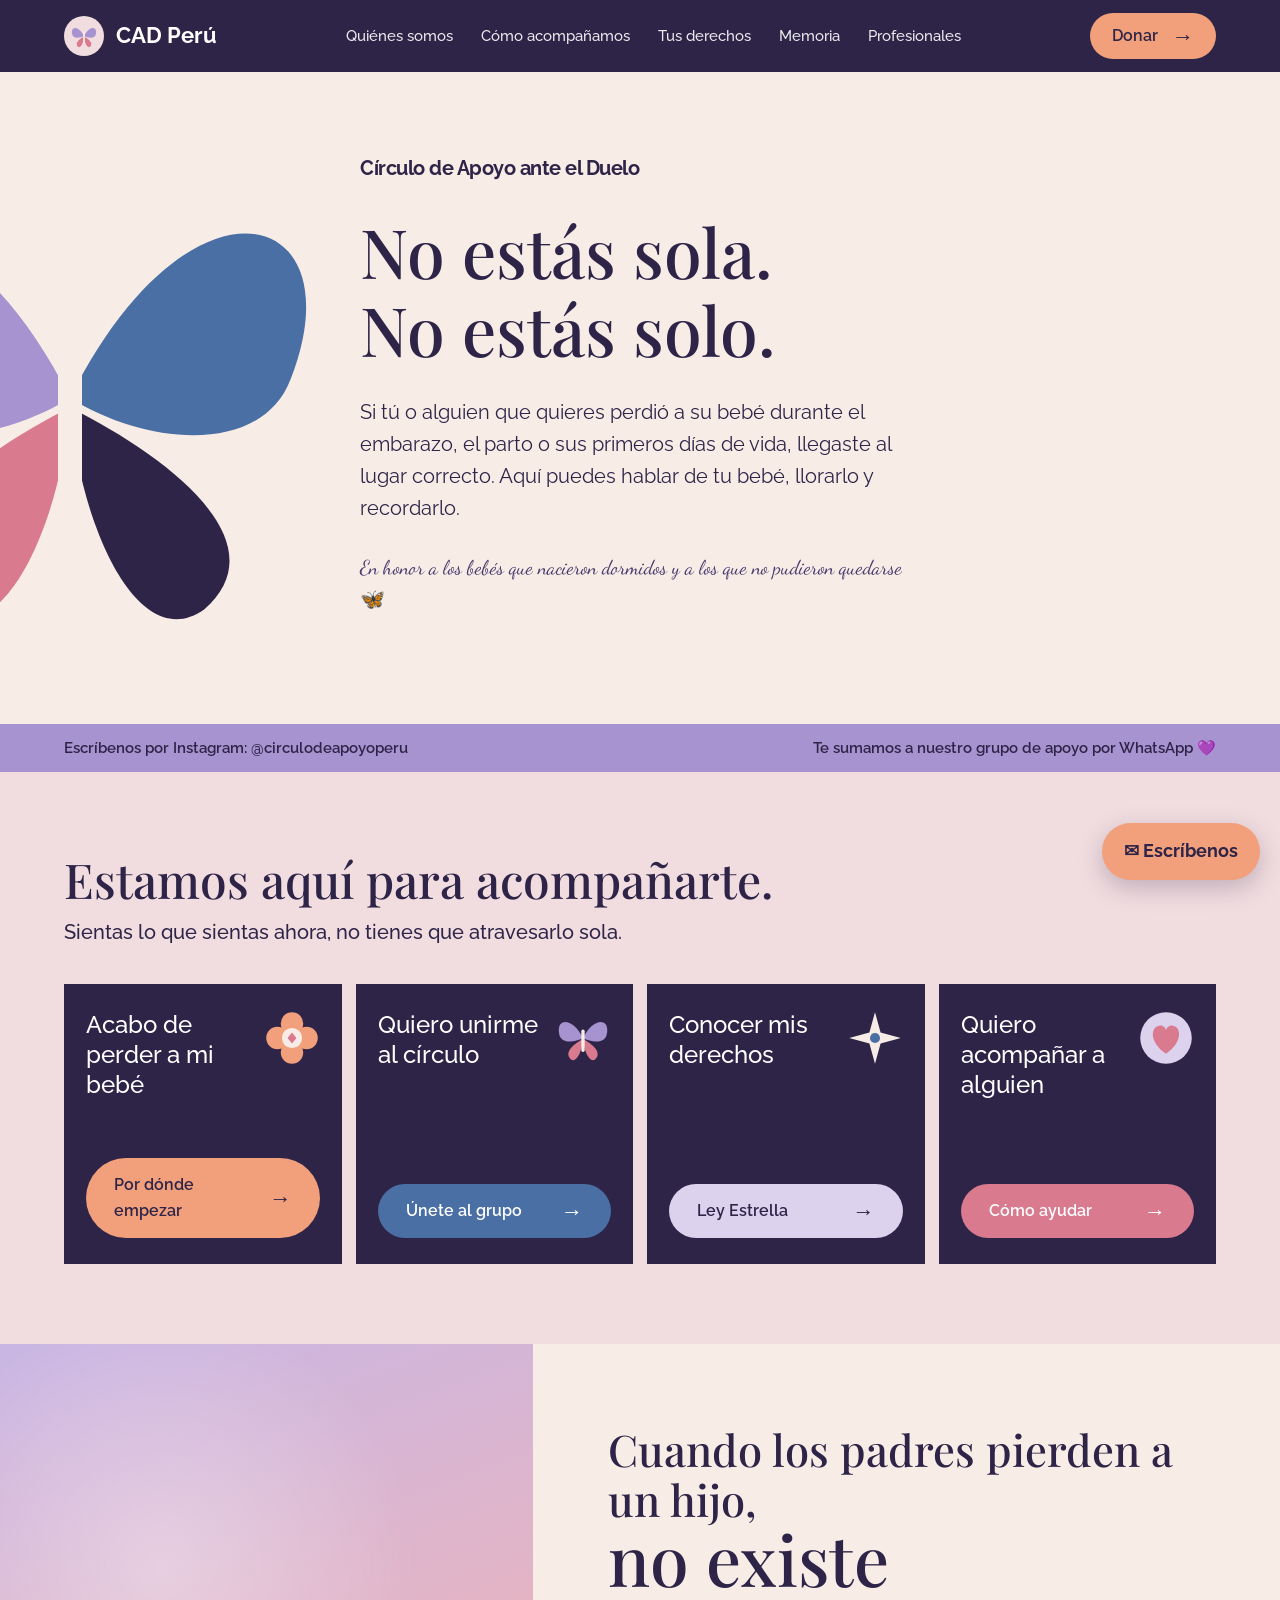
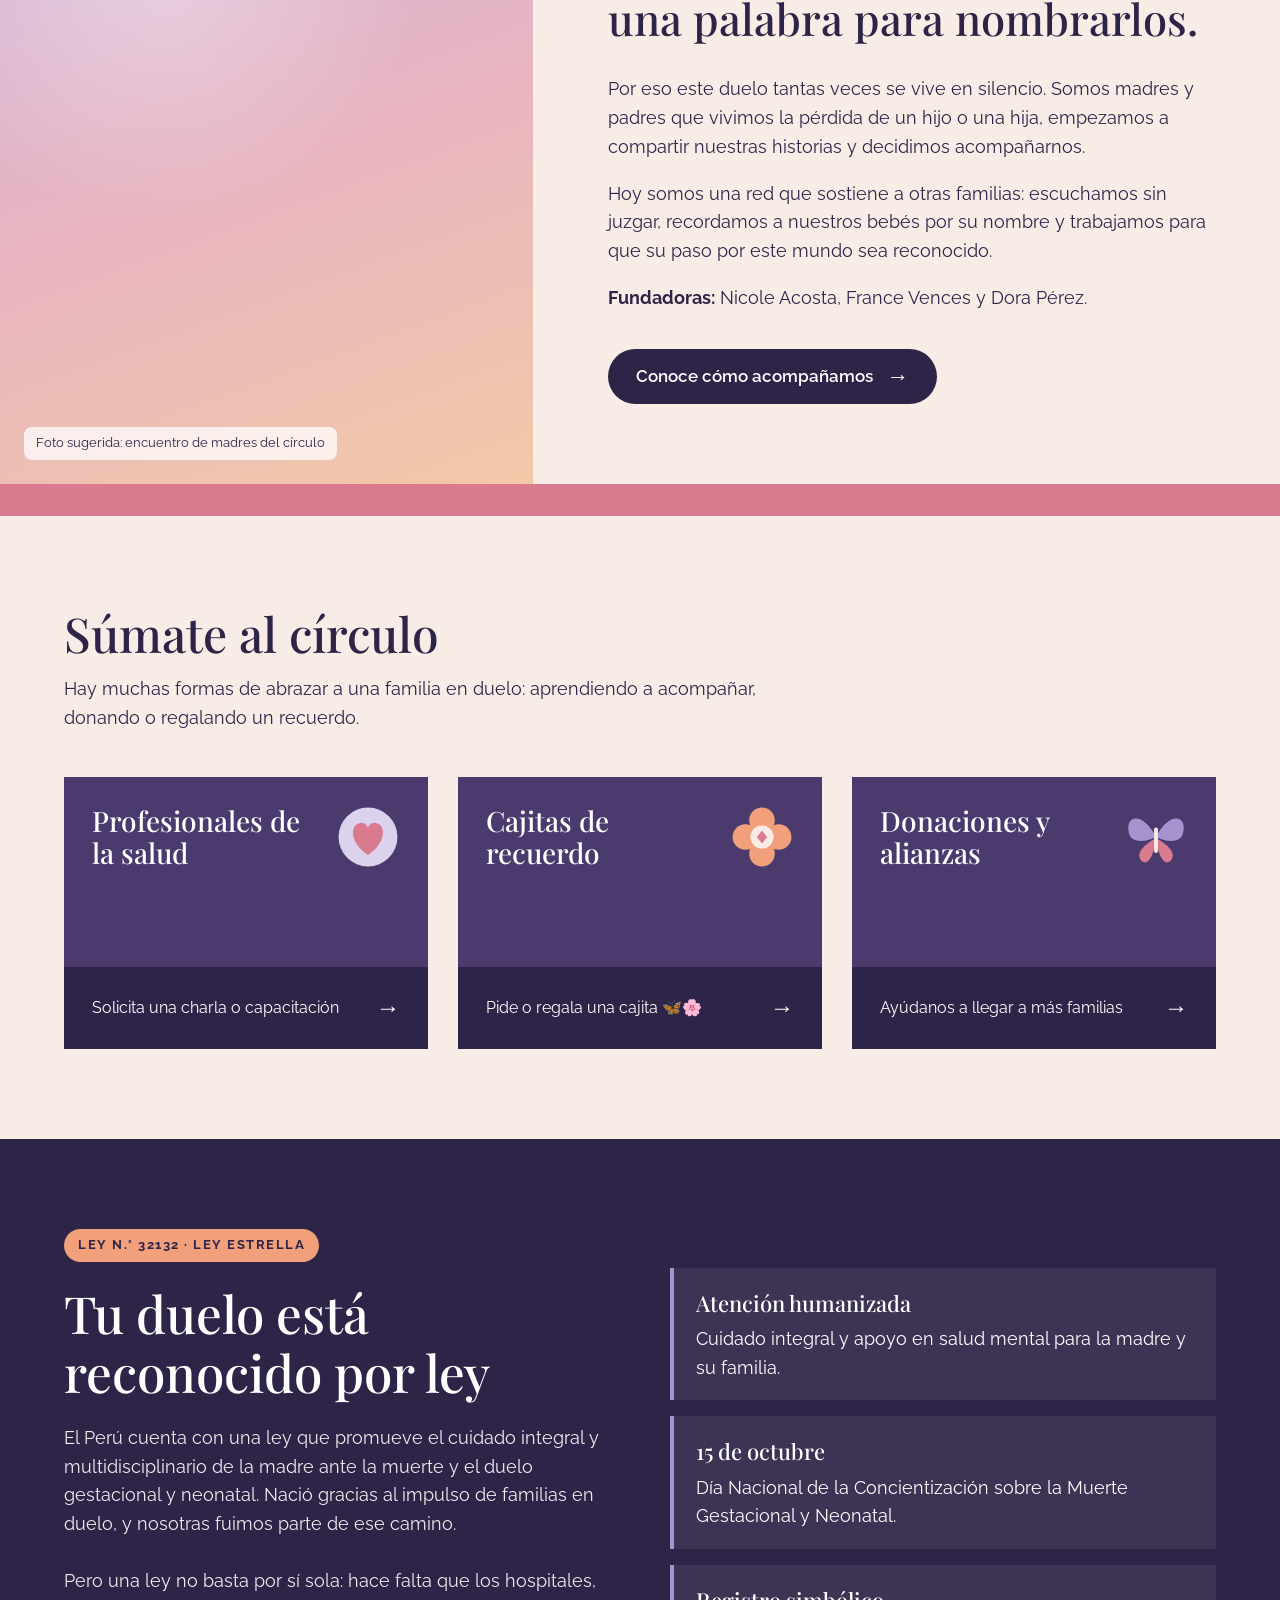
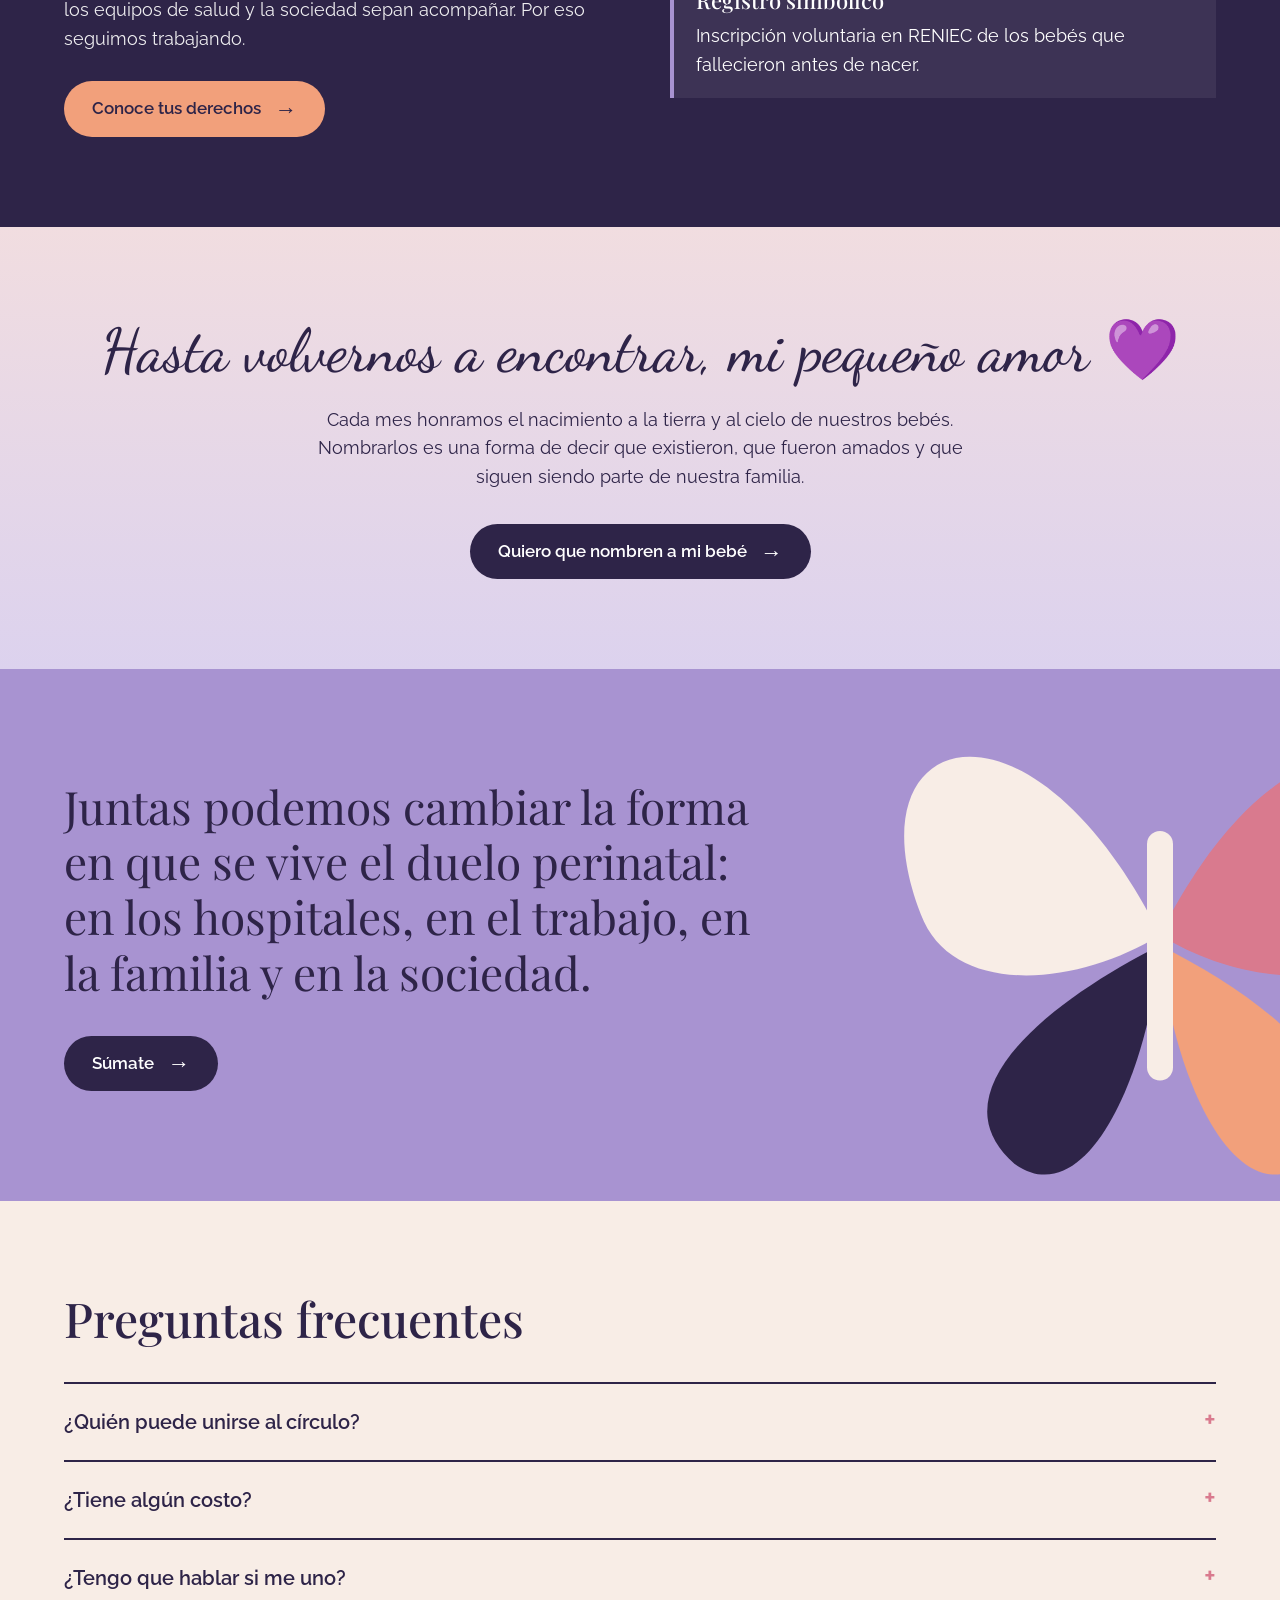
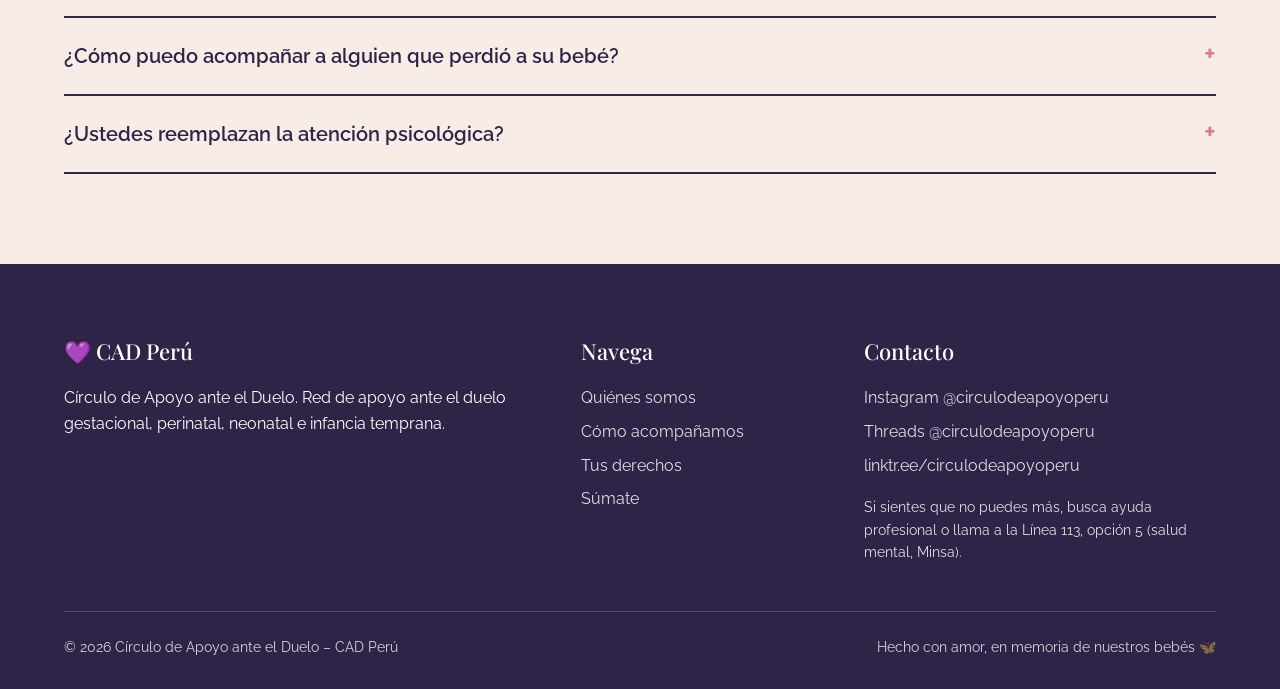
==== public/assets/aistudio/cad-peru-web_a26004a8.html @ 0d791775 "feat: initialize CAD Perú web application Set up the project structure with React, TypeScript, and T" ====
<!DOCTYPE html>
<html lang="es">
<head>
<meta charset="UTF-8">
<meta name="viewport" content="width=device-width, initial-scale=1.0">
<title>CAD Perú | Círculo de Apoyo ante el Duelo Gestacional, Perinatal y Neonatal</title>
<meta name="description" content="Somos una red de familias que acompaña a madres y padres tras la pérdida de un bebé durante el embarazo, el parto o los primeros días de vida. No estás sola, no estás solo.">
<link rel="preconnect" href="https://fonts.googleapis.com">
<link rel="preconnect" href="https://fonts.gstatic.com" crossorigin>
<link href="https://fonts.googleapis.com/css2?family=Playfair+Display:wght@400;500;600&family=Raleway:wght@400;500;600;700&family=Dancing+Script:wght@500&display=swap" rel="stylesheet">
<style>
  :root{
    --morado:#2E2448;      /* fondo oscuro (header, tarjetas, footer) */
    --morado-2:#4A3A6E;
    --crema:#F8EDE6;       /* fondo cálido */
    --rosa:#F1DDE0;        /* fondo de sección */
    --lila:#A893D1;        /* acento */
    --lila-claro:#DCD2EE;
    --coral:#D97A8E;       /* franja y acento */
    --durazno:#F2A07B;     /* botón principal */
    --azul:#4A6FA5;        /* acento acuarela */
    --texto:#2E2448;
    --radio:999px;
  }
  *{box-sizing:border-box;margin:0;padding:0}
  html{scroll-behavior:smooth}
  body{font-family:'Raleway',sans-serif;color:var(--texto);background:var(--crema);font-size:18px;line-height:1.6}
  img,svg{display:block;max-width:100%}
  a{color:inherit}
  h1,h2,h3{font-family:'Playfair Display',serif;font-weight:500;line-height:1.15}
  .wrap{max-width:1200px;margin:0 auto;padding:0 24px}
  .script{font-family:'Dancing Script',cursive}

  /* Botones tipo píldora con flecha */
  .btn{display:inline-flex;align-items:center;gap:14px;padding:14px 28px;border-radius:var(--radio);
       font-weight:600;font-size:17px;text-decoration:none;border:0;cursor:pointer;transition:transform .2s, filter .2s}
  .btn:hover{transform:translateY(-2px);filter:brightness(1.05)}
  .btn::after{content:"→";font-size:22px;line-height:1}
  .btn-durazno{background:var(--durazno);color:var(--morado)}
  .btn-morado{background:var(--morado);color:#fff}
  .btn-lila{background:var(--lila-claro);color:var(--morado)}
  .btn-coral{background:var(--coral);color:#fff}
  .btn-azul{background:var(--azul);color:#fff}
  .btn-borde{background:transparent;color:#fff;box-shadow:inset 0 0 0 2px #fff}

  /* HEADER */
  header{position:sticky;top:0;z-index:50;background:var(--morado);color:#fff}
  .nav{display:flex;align-items:center;justify-content:space-between;height:72px}
  .logo{display:flex;align-items:center;gap:12px;text-decoration:none;font-weight:700;font-size:22px}
  .logo-icon{width:40px;height:40px;border-radius:50%;background:var(--rosa);display:grid;place-items:center}
  .menu{display:flex;gap:28px;list-style:none;font-size:15px;font-weight:500}
  .menu a{text-decoration:none;opacity:.9}
  .menu a:hover{opacity:1;text-decoration:underline;text-underline-offset:6px}
  .nav-right{display:flex;align-items:center;gap:18px}
  .nav-right .btn{padding:10px 22px;font-size:16px}
  .hamb{display:none;background:none;border:0;color:#fff;font-size:28px;cursor:pointer}

  /* HERO */
  .hero{position:relative;overflow:hidden;background:var(--crema);min-height:560px;display:flex;align-items:center}
  .hero-flor{position:absolute;left:-170px;top:50%;transform:translateY(-50%);width:480px;height:480px}
  .hero-txt{margin-left:auto;max-width:640px;padding:80px 0}
  .hero-marca{font-family:'Raleway',sans-serif;font-weight:700;font-size:34px;letter-spacing:-.5px;margin-bottom:36px}
  .hero h1{font-size:clamp(42px,6vw,68px);margin-bottom:28px}
  .hero p{font-size:20px;max-width:560px;margin-bottom:28px}
  .hero-pie{font-size:26px;color:var(--morado-2)}

  /* FRANJA DE CONTACTO */
  .franja-contacto{background:var(--lila);color:var(--morado);font-size:15px;font-weight:600}
  .franja-contacto .wrap{display:flex;justify-content:space-between;flex-wrap:wrap;gap:8px;padding-top:12px;padding-bottom:12px}

  /* TARJETAS DE AYUDA */
  .ayuda{background:var(--rosa);padding:80px 0}
  .ayuda-intro{font-size:20px;font-weight:500;margin-bottom:36px}
  .ayuda h2{font-size:clamp(34px,4vw,48px);margin-bottom:8px}
  .grid-4{display:grid;grid-template-columns:repeat(4,1fr);gap:14px}
  .card{background:var(--morado);color:#fff;padding:26px 22px;min-height:280px;display:flex;flex-direction:column;justify-content:space-between}
  .card-top{display:flex;justify-content:space-between;gap:12px}
  .card h3{font-family:'Raleway',sans-serif;font-weight:500;font-size:24px;line-height:1.25}
  .card svg{flex:0 0 56px;width:56px;height:56px}
  .card .btn{justify-content:space-between;width:100%;margin-top:28px;font-size:16px}

  /* BLOQUE DIVIDIDO */
  .dividido{display:grid;grid-template-columns:5fr 7fr;background:var(--crema)}
  .dividido-img{min-height:520px;background:
      radial-gradient(circle at 30% 30%, rgba(255,255,255,.35), transparent 40%),
      linear-gradient(160deg,#C9B6E4 0%,#E8B4C0 55%,#F2C9A8 100%);
      position:relative;display:flex;align-items:flex-end;padding:24px}
  .dividido-img small{background:rgba(255,255,255,.75);padding:6px 12px;border-radius:8px;font-size:13px}
  .dividido-txt{padding:80px 8% 80px 10%;display:flex;flex-direction:column;justify-content:center}
  .dividido-txt h2{font-size:clamp(30px,3.4vw,44px);margin-bottom:32px}
  .dividido-txt h2 .grande{font-size:1.6em;display:block;line-height:1}
  .dividido-txt p{margin-bottom:18px}
  .dividido-txt .btn{align-self:flex-start;margin-top:18px}

  .franja-coral{height:32px;background:var(--coral)}

  /* SÚMATE */
  .sumate{padding:90px 0}
  .sumate h2{font-size:clamp(34px,4vw,48px);margin-bottom:14px}
  .sumate > .wrap > p{max-width:720px;margin-bottom:44px}
  .grid-3{display:grid;grid-template-columns:repeat(3,1fr);gap:30px}
  .tile{text-decoration:none;display:flex;flex-direction:column}
  .tile-top{background:var(--morado-2);color:#fff;padding:28px;min-height:190px;display:flex;justify-content:space-between;gap:12px}
  .tile-top h3{font-size:28px}
  .tile-top svg{width:64px;height:64px;flex:0 0 64px}
  .tile-bottom{background:var(--morado);color:#fff;padding:22px 28px;display:flex;justify-content:space-between;align-items:center;font-size:16px}
  .tile-bottom::after{content:"→";font-size:24px}
  .tile:hover .tile-top{background:var(--azul)}

  /* LEY ESTRELLA */
  .ley{background:var(--morado);color:#fff;padding:90px 0;position:relative;overflow:hidden}
  .ley .wrap{display:grid;grid-template-columns:1fr 1fr;gap:60px;align-items:center}
  .etiqueta{display:inline-block;background:var(--durazno);color:var(--morado);font-weight:700;font-size:13px;
            letter-spacing:1.5px;text-transform:uppercase;padding:6px 14px;border-radius:var(--radio);margin-bottom:22px}
  .ley h2{font-size:clamp(34px,4vw,52px);margin-bottom:22px}
  .ley p{margin-bottom:28px;opacity:.92}
  .ley-puntos{list-style:none;display:grid;gap:16px}
  .ley-puntos li{background:rgba(255,255,255,.07);border-left:4px solid var(--lila);padding:18px 22px}
  .ley-puntos strong{display:block;font-family:'Playfair Display',serif;font-size:22px;font-weight:500;margin-bottom:4px}

  /* MEMORIA */
  .memoria{background:linear-gradient(180deg,var(--rosa),var(--lila-claro));padding:90px 0;text-align:center}
  .memoria h2{font-family:'Dancing Script',cursive;font-size:clamp(40px,5vw,60px);margin-bottom:20px}
  .memoria p{max-width:680px;margin:0 auto 32px}

  /* CITA GRANDE */
  .cita{background:var(--lila);position:relative;overflow:hidden;padding:110px 0}
  .cita blockquote{font-family:'Playfair Display',serif;font-size:clamp(30px,3.6vw,46px);line-height:1.2;max-width:720px;position:relative;z-index:2}
  .cita .btn{margin-top:36px;position:relative;z-index:2}
  .cita-flor{position:absolute;right:-140px;top:50%;transform:translateY(-50%);width:520px;height:520px;z-index:1}

  /* PREGUNTAS */
  .faq{padding:90px 0;background:var(--crema)}
  .faq h2{font-size:clamp(34px,4vw,48px);margin-bottom:36px}
  details{border-top:2px solid var(--morado);padding:22px 0}
  details:last-of-type{border-bottom:2px solid var(--morado)}
  summary{cursor:pointer;font-weight:600;font-size:20px;list-style:none;display:flex;justify-content:space-between;gap:16px}
  summary::-webkit-details-marker{display:none}
  summary::after{content:"+";font-size:28px;line-height:1;color:var(--coral)}
  details[open] summary::after{content:"–"}
  details p{margin-top:14px;max-width:820px}

  /* FOOTER */
  footer{background:var(--morado);color:#fff;padding:70px 0 30px;font-size:16px}
  .foot-grid{display:grid;grid-template-columns:2fr 1fr 1.5fr;gap:48px;margin-bottom:48px}
  footer h4{font-family:'Playfair Display',serif;font-weight:500;font-size:22px;margin-bottom:16px}
  footer ul{list-style:none;display:grid;gap:8px}
  footer a{text-decoration:none;opacity:.85}
  footer a:hover{opacity:1;text-decoration:underline}
  .foot-legal{border-top:1px solid rgba(255,255,255,.2);padding-top:24px;font-size:14px;opacity:.8;display:flex;justify-content:space-between;flex-wrap:wrap;gap:12px}

  /* BOTÓN FLOTANTE */
  .flotante{position:fixed;right:20px;bottom:20px;z-index:60;background:var(--durazno);color:var(--morado);
            padding:14px 22px;border-radius:var(--radio);font-weight:700;text-decoration:none;box-shadow:0 8px 24px rgba(46,36,72,.25);display:flex;gap:10px;align-items:center}

  /* RESPONSIVE */
  @media (max-width:1000px){
    .menu{display:none}
    .hamb{display:block}
    .grid-4{grid-template-columns:repeat(2,1fr)}
    .grid-3{grid-template-columns:1fr}
    .ley .wrap{grid-template-columns:1fr}
    .foot-grid{grid-template-columns:1fr 1fr}
  }
  @media (max-width:700px){
    body{font-size:17px}
    .hero{min-height:auto}
    .hero-flor{width:300px;height:300px;left:auto;right:-110px;top:40px;transform:none;opacity:.35}
    .hero-txt{padding:56px 0}
    .hero-marca{font-size:26px}
    .grid-4{grid-template-columns:1fr}
    .card{min-height:220px}
    .dividido{grid-template-columns:1fr}
    .dividido-img{min-height:260px}
    .dividido-txt{padding:56px 24px}
    .cita-flor{opacity:.3}
    .foot-grid{grid-template-columns:1fr}
    .nav-right .btn{display:none}
    .flotante{left:20px;justify-content:center}
  }
</style>
</head>
<body>

<!-- Símbolos SVG reutilizables: mariposa, estrella, corazón, flor -->
<svg width="0" height="0" style="position:absolute" aria-hidden="true">
  <defs>
    <symbol id="mariposa" viewBox="0 0 100 100">
      <path d="M50 50 C30 10, 0 15, 8 45 C12 60, 35 58, 50 50Z" fill="#A893D1"/>
      <path d="M50 50 C70 10, 100 15, 92 45 C88 60, 65 58, 50 50Z" fill="#A893D1"/>
      <path d="M50 52 C35 60, 15 75, 28 88 C38 96, 48 75, 50 52Z" fill="#D97A8E"/>
      <path d="M50 52 C65 60, 85 75, 72 88 C62 96, 52 75, 50 52Z" fill="#D97A8E"/>
      <rect x="47" y="35" width="6" height="40" rx="3" fill="#F8EDE6"/>
    </symbol>
    <symbol id="estrella" viewBox="0 0 100 100">
      <path d="M50 4 L60 40 L96 50 L60 60 L50 96 L40 60 L4 50 L40 40Z" fill="#F8EDE6"/>
      <circle cx="50" cy="50" r="9" fill="#4A6FA5"/>
    </symbol>
    <symbol id="corazon" viewBox="0 0 100 100">
      <circle cx="50" cy="50" r="46" fill="#DCD2EE"/>
      <path d="M50 78 C20 58, 22 30, 38 28 C45 27, 49 32, 50 36 C51 32, 55 27, 62 28 C78 30, 80 58, 50 78Z" fill="#D97A8E"/>
    </symbol>
    <symbol id="flor" viewBox="0 0 100 100">
      <g fill="#F2A07B">
        <circle cx="50" cy="24" r="20"/><circle cx="76" cy="50" r="20"/>
        <circle cx="50" cy="76" r="20"/><circle cx="24" cy="50" r="20"/>
      </g>
      <circle cx="50" cy="50" r="18" fill="#F8EDE6"/>
      <path d="M50 40 L58 50 L50 60 L42 50Z" fill="#D97A8E"/>
    </symbol>
  </defs>
</svg>

<!-- ============ HEADER ============ -->
<header>
  <div class="wrap nav">
    <a href="#" class="logo" aria-label="CAD Perú, inicio">
      <span class="logo-icon"><svg width="28" height="28"><use href="#mariposa"/></svg></span>
      CAD Perú
    </a>
    <ul class="menu">
      <li><a href="#quienes">Quiénes somos</a></li>
      <li><a href="#acompanamos">Cómo acompañamos</a></li>
      <li><a href="#derechos">Tus derechos</a></li>
      <li><a href="#memoria">Memoria</a></li>
      <li><a href="#sumate">Profesionales</a></li>
    </ul>
    <div class="nav-right">
      <a href="#sumate" class="btn btn-durazno">Donar</a>
      <button class="hamb" aria-label="Abrir menú">☰</button>
    </div>
  </div>
</header>

<!-- ============ HERO ============ -->
<section class="hero">
  <!-- Ilustración geométrica: mariposa grande -->
  <svg class="hero-flor" viewBox="0 0 100 100" aria-hidden="true">
    <path d="M50 50 C25 0, -10 10, 4 46 C10 62, 34 60, 50 50Z" fill="#A893D1"/>
    <path d="M50 50 C75 0, 110 10, 96 46 C90 62, 66 60, 50 50Z" fill="#4A6FA5"/>
    <path d="M50 52 C30 62, 6 80, 22 94 C36 104, 48 76, 50 52Z" fill="#D97A8E"/>
    <path d="M50 52 C70 62, 94 80, 78 94 C64 104, 52 76, 50 52Z" fill="#2E2448"/>
    <rect x="47.5" y="30" width="5" height="48" rx="2.5" fill="#F8EDE6"/>
  </svg>

  <div class="wrap">
    <div class="hero-txt">
      <p class="hero-marca">Círculo de Apoyo ante el Duelo</p>
      <h1>No estás sola.<br>No estás solo.</h1>
      <p>Si tú o alguien que quieres perdió a su bebé durante el embarazo, el parto o sus primeros días de vida, llegaste al lugar correcto. Aquí puedes hablar de tu bebé, llorarlo y recordarlo.</p>
      <p class="hero-pie script">En honor a los bebés que nacieron dormidos y a los que no pudieron quedarse 🦋</p>
    </div>
  </div>
</section>

<!-- ============ FRANJA DE CONTACTO ============ -->
<div class="franja-contacto">
  <div class="wrap">
    <span>Escríbenos por Instagram: @circulodeapoyoperu</span>
    <span>Te sumamos a nuestro grupo de apoyo por WhatsApp 💜</span>
  </div>
</div>

<!-- ============ TARJETAS: ¿QUÉ NECESITAS? ============ -->
<section class="ayuda" id="acompanamos">
  <div class="wrap">
    <h2>Estamos aquí para acompañarte.</h2>
    <p class="ayuda-intro">Sientas lo que sientas ahora, no tienes que atravesarlo sola.</p>

    <div class="grid-4">
      <article class="card">
        <div class="card-top">
          <h3>Acabo de perder a mi bebé</h3>
          <svg aria-hidden="true"><use href="#flor"/></svg>
        </div>
        <a href="#preguntas" class="btn btn-durazno">Por dónde empezar</a>
      </article>

      <article class="card">
        <div class="card-top">
          <h3>Quiero unirme al círculo</h3>
          <svg aria-hidden="true"><use href="#mariposa"/></svg>
        </div>
        <a href="https://www.instagram.com/circulodeapoyoperu/" class="btn btn-azul">Únete al grupo</a>
      </article>

      <article class="card">
        <div class="card-top">
          <h3>Conocer mis derechos</h3>
          <svg aria-hidden="true"><use href="#estrella"/></svg>
        </div>
        <a href="#derechos" class="btn btn-lila">Ley Estrella</a>
      </article>

      <article class="card">
        <div class="card-top">
          <h3>Quiero acompañar a alguien</h3>
          <svg aria-hidden="true"><use href="#corazon"/></svg>
        </div>
        <a href="#preguntas" class="btn btn-coral">Cómo ayudar</a>
      </article>
    </div>
  </div>
</section>

<!-- ============ BLOQUE DIVIDIDO: QUIÉNES SOMOS ============ -->
<section class="dividido" id="quienes">
  <div class="dividido-img" role="img" aria-label="Espacio para una foto de un encuentro del círculo">
    <small>Foto sugerida: encuentro de madres del círculo</small>
  </div>
  <div class="dividido-txt">
    <h2>Cuando los padres pierden a un hijo,
      <span class="grande">no existe</span>
      una palabra para nombrarlos.</h2>
    <p>Por eso este duelo tantas veces se vive en silencio. Somos madres y padres que vivimos la pérdida de un hijo o una hija, empezamos a compartir nuestras historias y decidimos acompañarnos.</p>
    <p>Hoy somos una red que sostiene a otras familias: escuchamos sin juzgar, recordamos a nuestros bebés por su nombre y trabajamos para que su paso por este mundo sea reconocido.</p>
    <p><strong>Fundadoras:</strong> Nicole Acosta, France Vences y Dora Pérez.</p>
    <a href="#acompanamos" class="btn btn-morado">Conoce cómo acompañamos</a>
  </div>
</section>

<div class="franja-coral" aria-hidden="true"></div>

<!-- ============ SÚMATE ============ -->
<section class="sumate" id="sumate">
  <div class="wrap">
    <h2>Súmate al círculo</h2>
    <p>Hay muchas formas de abrazar a una familia en duelo: aprendiendo a acompañar, donando o regalando un recuerdo.</p>

    <div class="grid-3">
      <a href="#" class="tile">
        <div class="tile-top">
          <h3>Profesionales de la salud</h3>
          <svg aria-hidden="true"><use href="#corazon"/></svg>
        </div>
        <div class="tile-bottom">Solicita una charla o capacitación</div>
      </a>
      <a href="#" class="tile">
        <div class="tile-top">
          <h3>Cajitas de recuerdo</h3>
          <svg aria-hidden="true"><use href="#flor"/></svg>
        </div>
        <div class="tile-bottom">Pide o regala una cajita 🦋🌸</div>
      </a>
      <a href="#" class="tile">
        <div class="tile-top">
          <h3>Donaciones y alianzas</h3>
          <svg aria-hidden="true"><use href="#mariposa"/></svg>
        </div>
        <div class="tile-bottom">Ayúdanos a llegar a más familias</div>
      </a>
    </div>
  </div>
</section>

<!-- ============ LEY ESTRELLA ============ -->
<section class="ley" id="derechos">
  <div class="wrap">
    <div>
      <span class="etiqueta">Ley N.° 32132 · Ley Estrella</span>
      <h2>Tu duelo está reconocido por ley</h2>
      <p>El Perú cuenta con una ley que promueve el cuidado integral y multidisciplinario de la madre ante la muerte y el duelo gestacional y neonatal. Nació gracias al impulso de familias en duelo, y nosotras fuimos parte de ese camino.</p>
      <p>Pero una ley no basta por sí sola: hace falta que los hospitales, los equipos de salud y la sociedad sepan acompañar. Por eso seguimos trabajando.</p>
      <a href="#" class="btn btn-durazno">Conoce tus derechos</a>
    </div>
    <ul class="ley-puntos">
      <li><strong>Atención humanizada</strong>Cuidado integral y apoyo en salud mental para la madre y su familia.</li>
      <li><strong>15 de octubre</strong>Día Nacional de la Concientización sobre la Muerte Gestacional y Neonatal.</li>
      <li><strong>Registro simbólico</strong>Inscripción voluntaria en RENIEC de los bebés que fallecieron antes de nacer.</li>
    </ul>
  </div>
</section>

<!-- ============ MEMORIA ============ -->
<section class="memoria" id="memoria">
  <div class="wrap">
    <h2>Hasta volvernos a encontrar, mi pequeño amor 💜</h2>
    <p>Cada mes honramos el nacimiento a la tierra y al cielo de nuestros bebés. Nombrarlos es una forma de decir que existieron, que fueron amados y que siguen siendo parte de nuestra familia.</p>
    <a href="https://www.instagram.com/circulodeapoyoperu/" class="btn btn-morado">Quiero que nombren a mi bebé</a>
  </div>
</section>

<!-- ============ CITA GRANDE ============ -->
<section class="cita">
  <svg class="cita-flor" viewBox="0 0 100 100" aria-hidden="true">
    <path d="M50 50 C25 0, -10 10, 4 46 C10 62, 34 60, 50 50Z" fill="#F8EDE6"/>
    <path d="M50 50 C75 0, 110 10, 96 46 C90 62, 66 60, 50 50Z" fill="#D97A8E"/>
    <path d="M50 52 C30 62, 6 80, 22 94 C36 104, 48 76, 50 52Z" fill="#2E2448"/>
    <path d="M50 52 C70 62, 94 80, 78 94 C64 104, 52 76, 50 52Z" fill="#F2A07B"/>
    <rect x="47.5" y="30" width="5" height="48" rx="2.5" fill="#F8EDE6"/>
  </svg>
  <div class="wrap">
    <blockquote>Juntas podemos cambiar la forma en que se vive el duelo perinatal: en los hospitales, en el trabajo, en la familia y en la sociedad.</blockquote>
    <a href="#sumate" class="btn btn-morado">Súmate</a>
  </div>
</section>

<!-- ============ PREGUNTAS FRECUENTES ============ -->
<section class="faq" id="preguntas">
  <div class="wrap">
    <h2>Preguntas frecuentes</h2>
    <details>
      <summary>¿Quién puede unirse al círculo?</summary>
      <p>Madres, padres y familiares que hayan perdido a un bebé durante el embarazo, el parto, los primeros días de vida o la infancia temprana, sin importar cuánto tiempo haya pasado.</p>
    </details>
    <details>
      <summary>¿Tiene algún costo?</summary>
      <p>Unirse al grupo de apoyo es gratuito.</p>
    </details>
    <details>
      <summary>¿Tengo que hablar si me uno?</summary>
      <p>No. Puedes leer y acompañar en silencio hasta que te sientas lista o listo.</p>
    </details>
    <details>
      <summary>¿Cómo puedo acompañar a alguien que perdió a su bebé?</summary>
      <p>Nombra a su bebé, pregúntale cómo está y escucha sin intentar arreglar su dolor. Evita frases como “ya tendrás otro”. Tu presencia vale más que cualquier consejo.</p>
    </details>
    <details>
      <summary>¿Ustedes reemplazan la atención psicológica?</summary>
      <p>No. Somos acompañamiento entre pares. Si lo necesitas, te orientamos para buscar apoyo profesional.</p>
    </details>
  </div>
</section>

<!-- ============ FOOTER ============ -->
<footer>
  <div class="wrap">
    <div class="foot-grid">
      <div>
        <h4>💜 CAD Perú</h4>
        <p>Círculo de Apoyo ante el Duelo. Red de apoyo ante el duelo gestacional, perinatal, neonatal e infancia temprana.</p>
      </div>
      <div>
        <h4>Navega</h4>
        <ul>
          <li><a href="#quienes">Quiénes somos</a></li>
          <li><a href="#acompanamos">Cómo acompañamos</a></li>
          <li><a href="#derechos">Tus derechos</a></li>
          <li><a href="#sumate">Súmate</a></li>
        </ul>
      </div>
      <div>
        <h4>Contacto</h4>
        <ul>
          <li><a href="https://www.instagram.com/circulodeapoyoperu/">Instagram @circulodeapoyoperu</a></li>
          <li><a href="https://www.threads.net/@circulodeapoyoperu">Threads @circulodeapoyoperu</a></li>
          <li><a href="https://linktr.ee/circulodeapoyoperu">linktr.ee/circulodeapoyoperu</a></li>
        </ul>
        <p style="margin-top:18px;font-size:14px;opacity:.85">Si sientes que no puedes más, busca ayuda profesional o llama a la Línea 113, opción 5 (salud mental, Minsa).</p>
      </div>
    </div>
    <div class="foot-legal">
      <span>© 2026 Círculo de Apoyo ante el Duelo – CAD Perú</span>
      <span>Hecho con amor, en memoria de nuestros bebés 🦋</span>
    </div>
  </div>
</footer>

<a href="https://www.instagram.com/circulodeapoyoperu/" class="flotante">✉ Escríbenos</a>

</body>
</html>
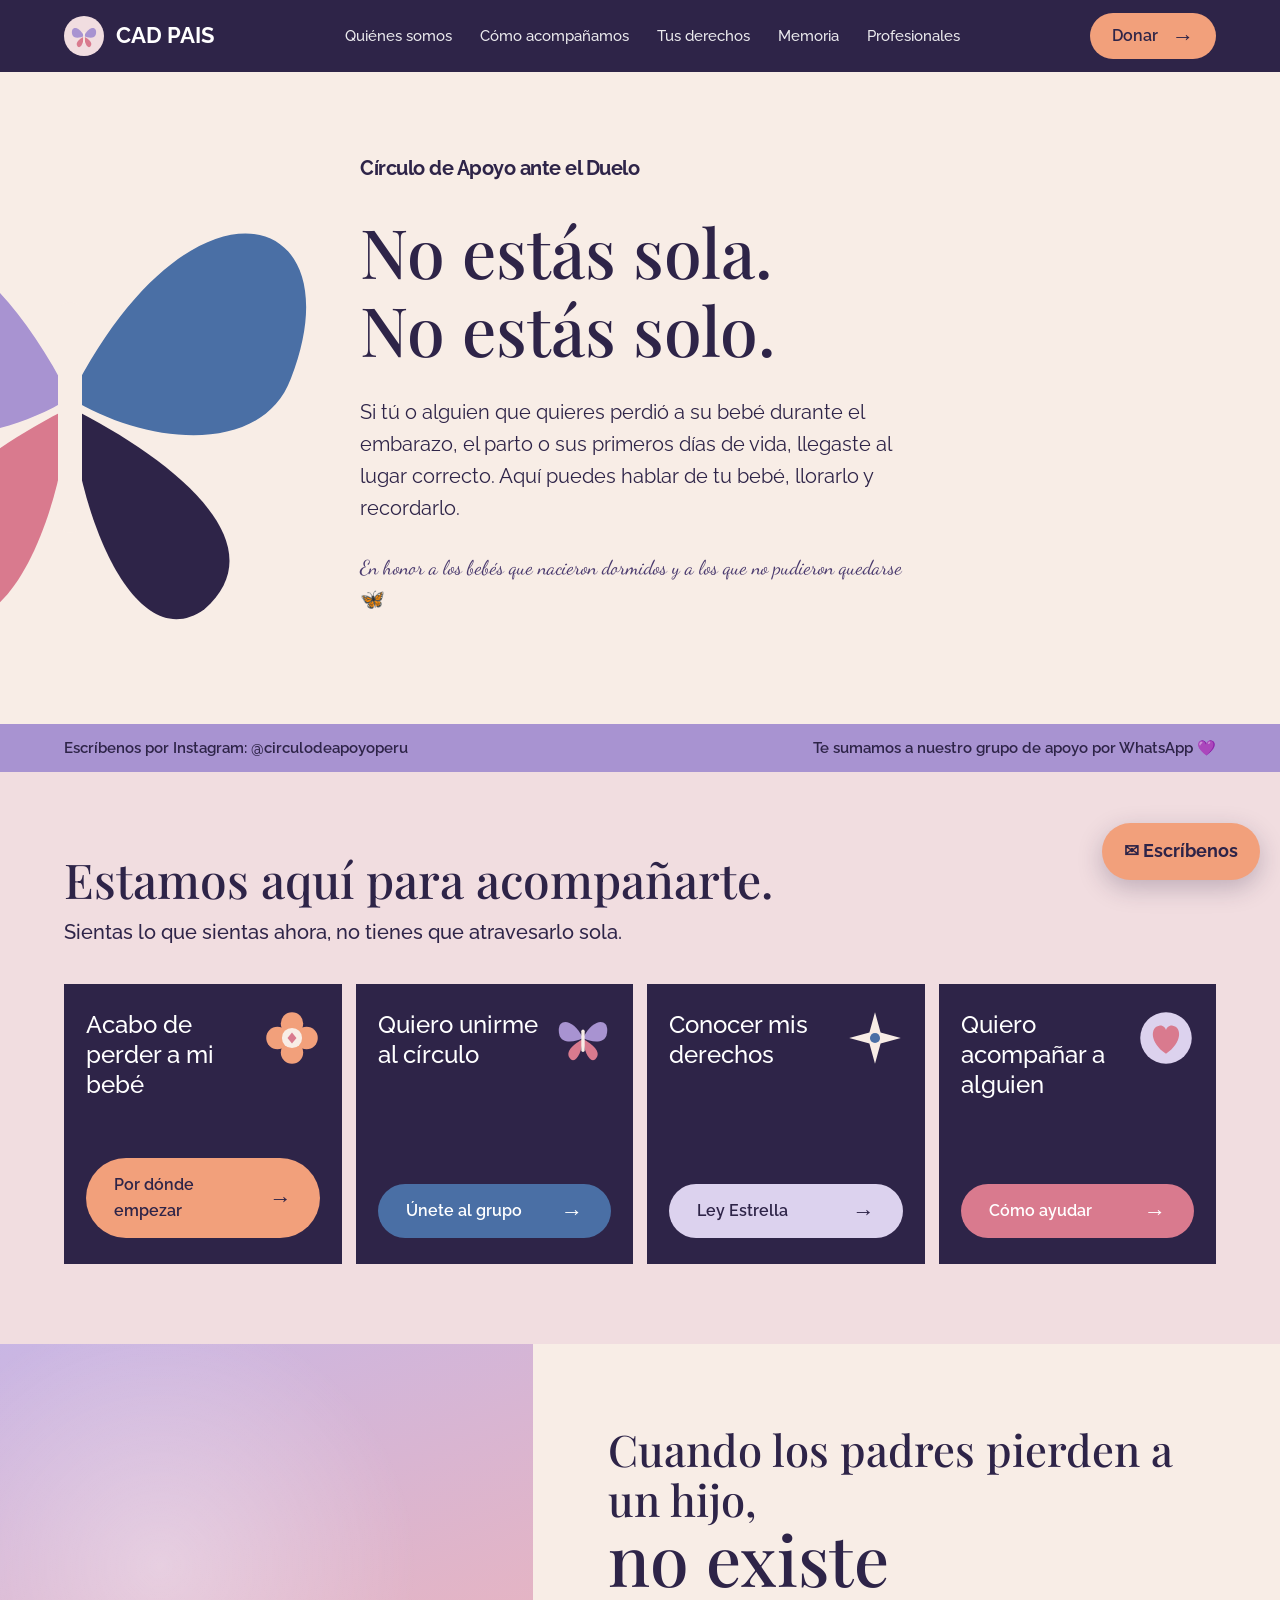
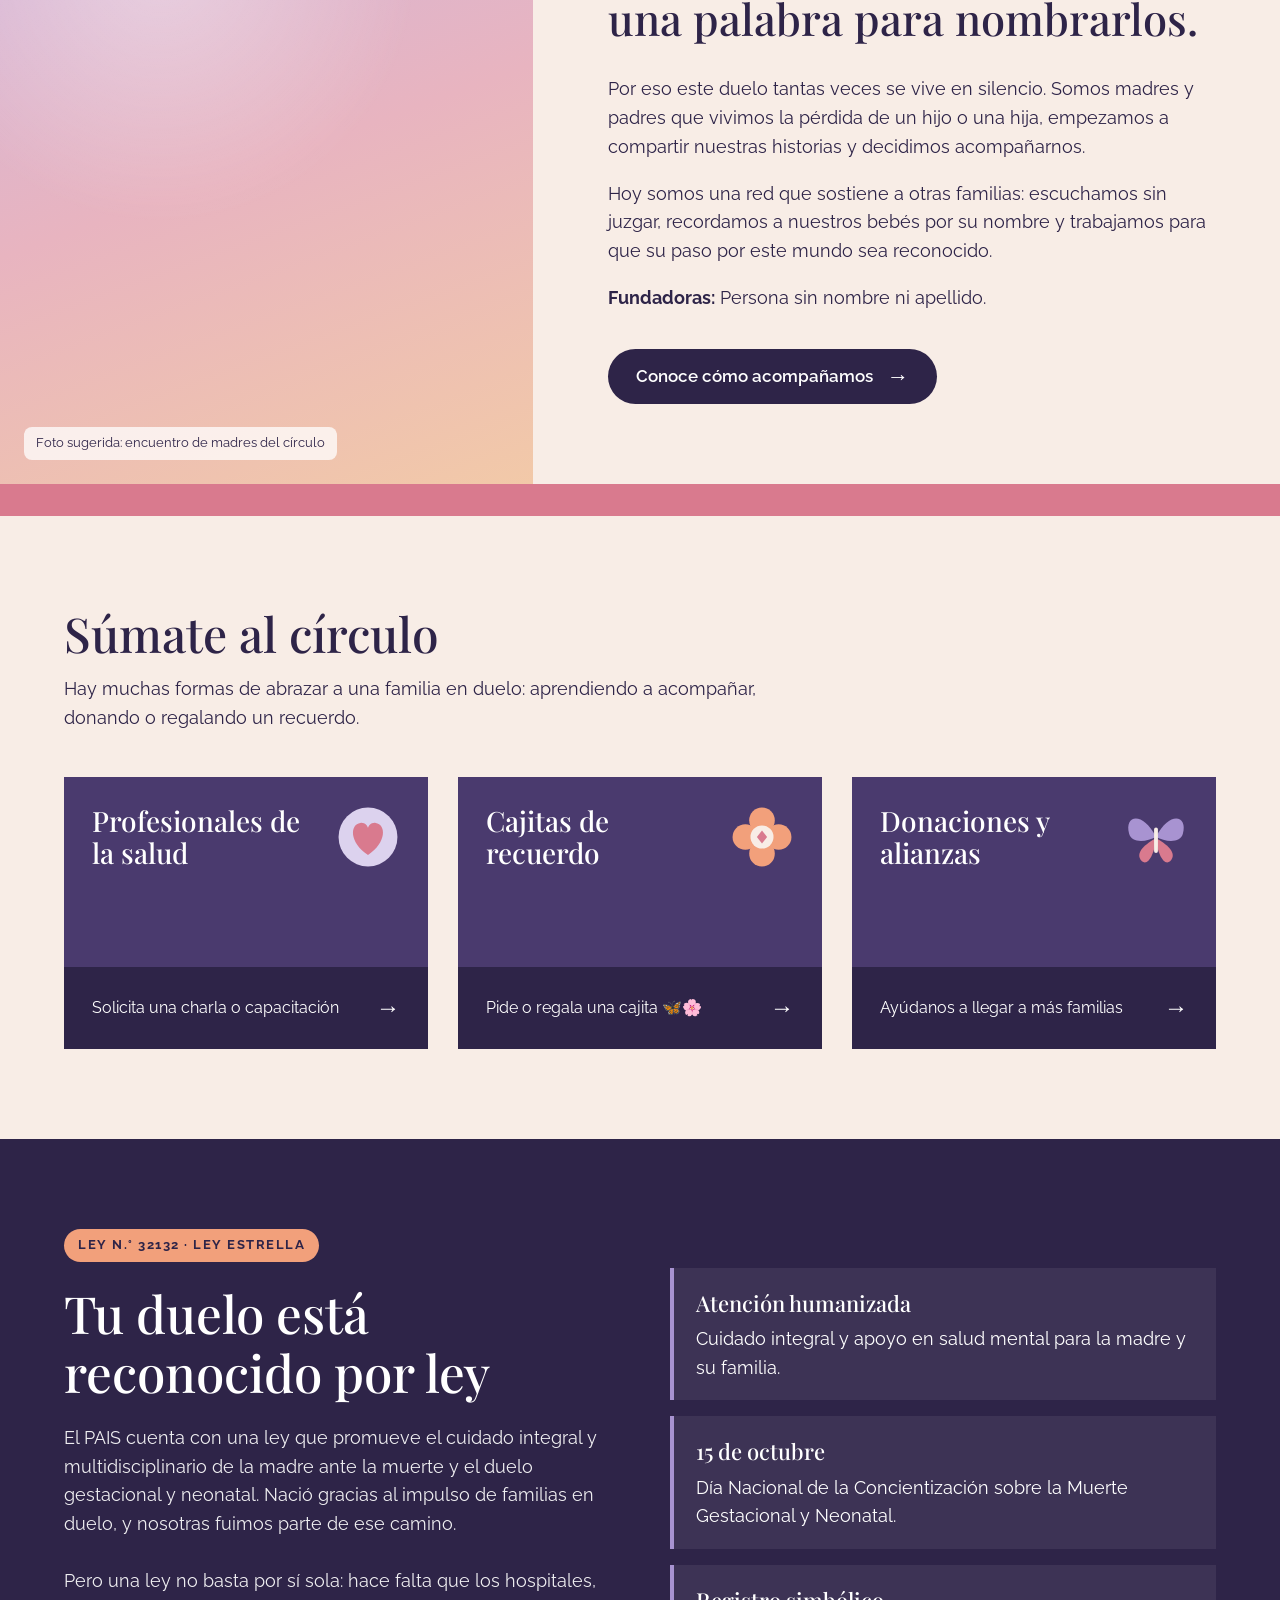
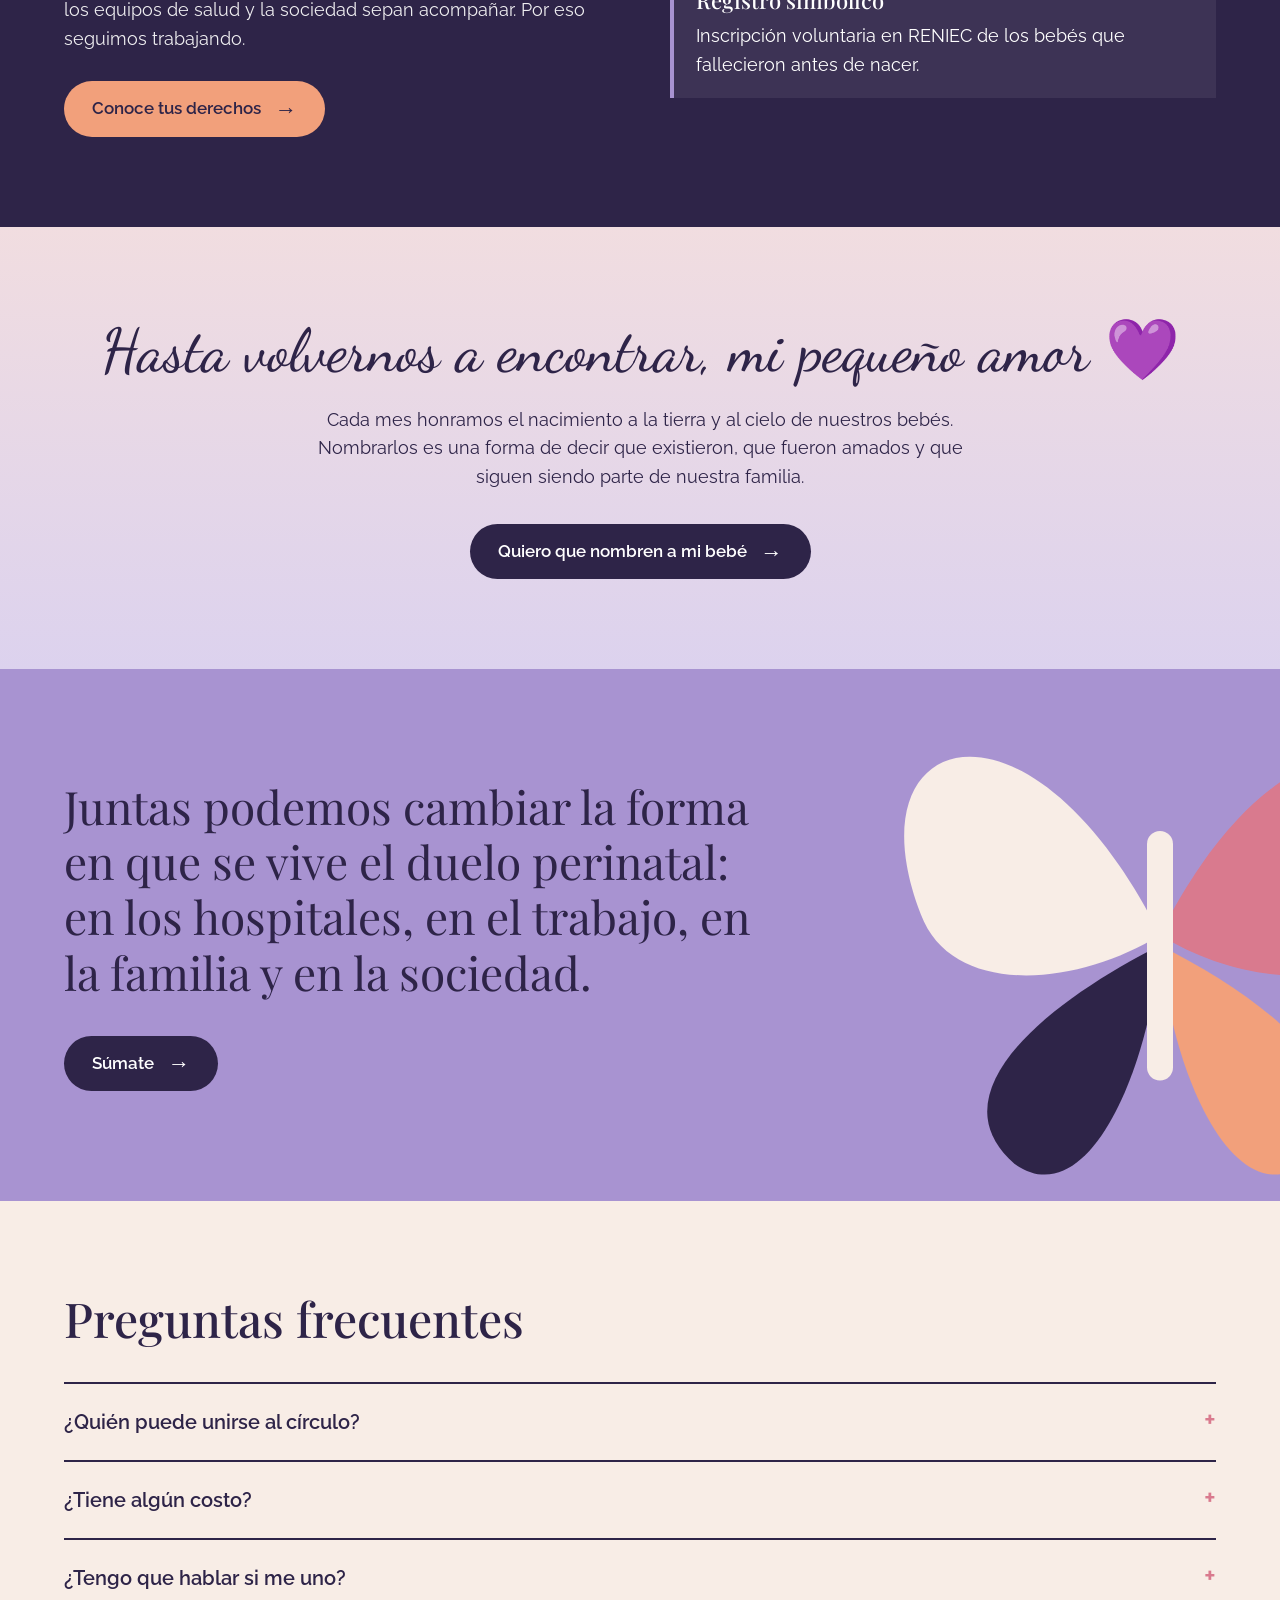
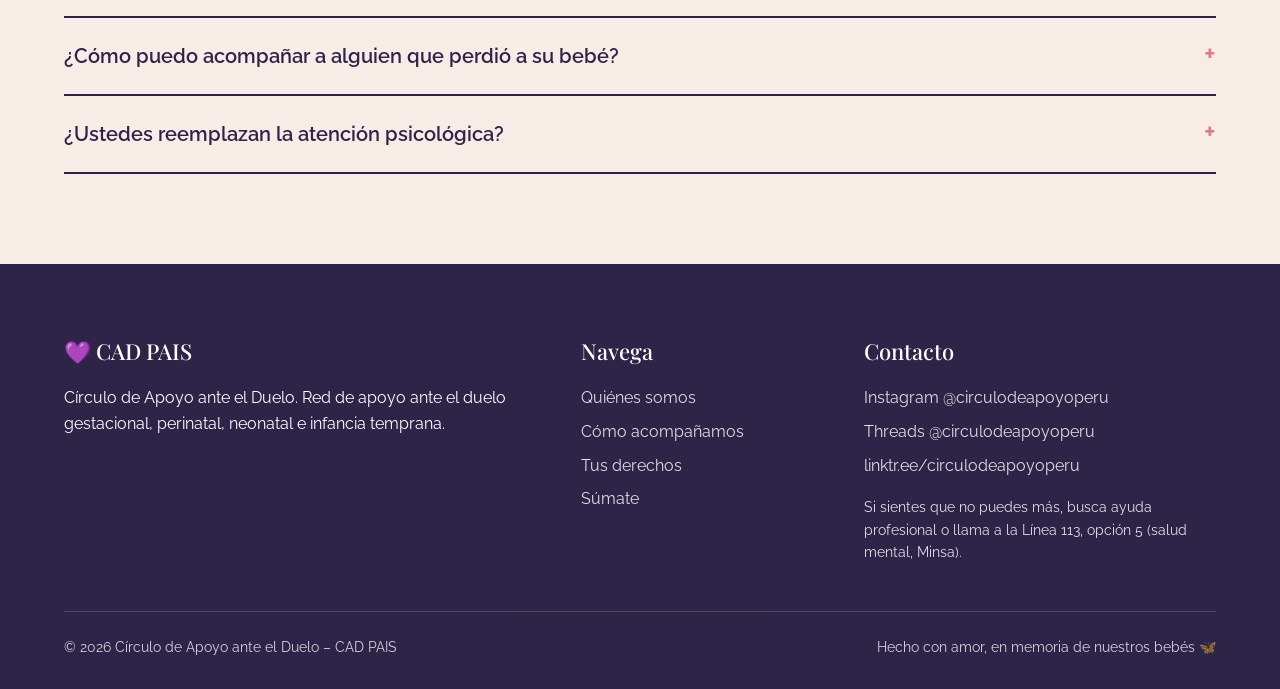
==== commit 094a8242: "Replace the country name with PAIS and remove personal names from the site. Co-authored-by: Cursor <" ====
--- a/public/assets/aistudio/cad-peru-web_a26004a8.html
+++ b/public/assets/aistudio/cad-peru-web_a26004a8.html
@@ -3,7 +3,7 @@
 <head>
 <meta charset="UTF-8">
 <meta name="viewport" content="width=device-width, initial-scale=1.0">
-<title>CAD Perú | Círculo de Apoyo ante el Duelo Gestacional, Perinatal y Neonatal</title>
+<title>CAD PAIS | Círculo de Apoyo ante el Duelo Gestacional, Perinatal y Neonatal</title>
 <meta name="description" content="Somos una red de familias que acompaña a madres y padres tras la pérdida de un bebé durante el embarazo, el parto o los primeros días de vida. No estás sola, no estás solo.">
 <link rel="preconnect" href="https://fonts.googleapis.com">
 <link rel="preconnect" href="https://fonts.gstatic.com" crossorigin>
@@ -214,9 +214,9 @@
 <!-- ============ HEADER ============ -->
 <header>
   <div class="wrap nav">
-    <a href="#" class="logo" aria-label="CAD Perú, inicio">
+    <a href="#" class="logo" aria-label="CAD PAIS, inicio">
       <span class="logo-icon"><svg width="28" height="28"><use href="#mariposa"/></svg></span>
-      CAD Perú
+      CAD PAIS
     </a>
     <ul class="menu">
       <li><a href="#quienes">Quiénes somos</a></li>
@@ -314,7 +314,7 @@
       una palabra para nombrarlos.</h2>
     <p>Por eso este duelo tantas veces se vive en silencio. Somos madres y padres que vivimos la pérdida de un hijo o una hija, empezamos a compartir nuestras historias y decidimos acompañarnos.</p>
     <p>Hoy somos una red que sostiene a otras familias: escuchamos sin juzgar, recordamos a nuestros bebés por su nombre y trabajamos para que su paso por este mundo sea reconocido.</p>
-    <p><strong>Fundadoras:</strong> Nicole Acosta, France Vences y Dora Pérez.</p>
+    <p><strong>Fundadoras:</strong> Persona sin nombre ni apellido.</p>
     <a href="#acompanamos" class="btn btn-morado">Conoce cómo acompañamos</a>
   </div>
 </section>
@@ -359,7 +359,7 @@
     <div>
       <span class="etiqueta">Ley N.° 32132 · Ley Estrella</span>
       <h2>Tu duelo está reconocido por ley</h2>
-      <p>El Perú cuenta con una ley que promueve el cuidado integral y multidisciplinario de la madre ante la muerte y el duelo gestacional y neonatal. Nació gracias al impulso de familias en duelo, y nosotras fuimos parte de ese camino.</p>
+      <p>El PAIS cuenta con una ley que promueve el cuidado integral y multidisciplinario de la madre ante la muerte y el duelo gestacional y neonatal. Nació gracias al impulso de familias en duelo, y nosotras fuimos parte de ese camino.</p>
       <p>Pero una ley no basta por sí sola: hace falta que los hospitales, los equipos de salud y la sociedad sepan acompañar. Por eso seguimos trabajando.</p>
       <a href="#" class="btn btn-durazno">Conoce tus derechos</a>
     </div>
@@ -427,7 +427,7 @@
   <div class="wrap">
     <div class="foot-grid">
       <div>
-        <h4>💜 CAD Perú</h4>
+        <h4>💜 CAD PAIS</h4>
         <p>Círculo de Apoyo ante el Duelo. Red de apoyo ante el duelo gestacional, perinatal, neonatal e infancia temprana.</p>
       </div>
       <div>
@@ -450,7 +450,7 @@
       </div>
     </div>
     <div class="foot-legal">
-      <span>© 2026 Círculo de Apoyo ante el Duelo – CAD Perú</span>
+      <span>© 2026 Círculo de Apoyo ante el Duelo – CAD PAIS</span>
       <span>Hecho con amor, en memoria de nuestros bebés 🦋</span>
     </div>
   </div>
